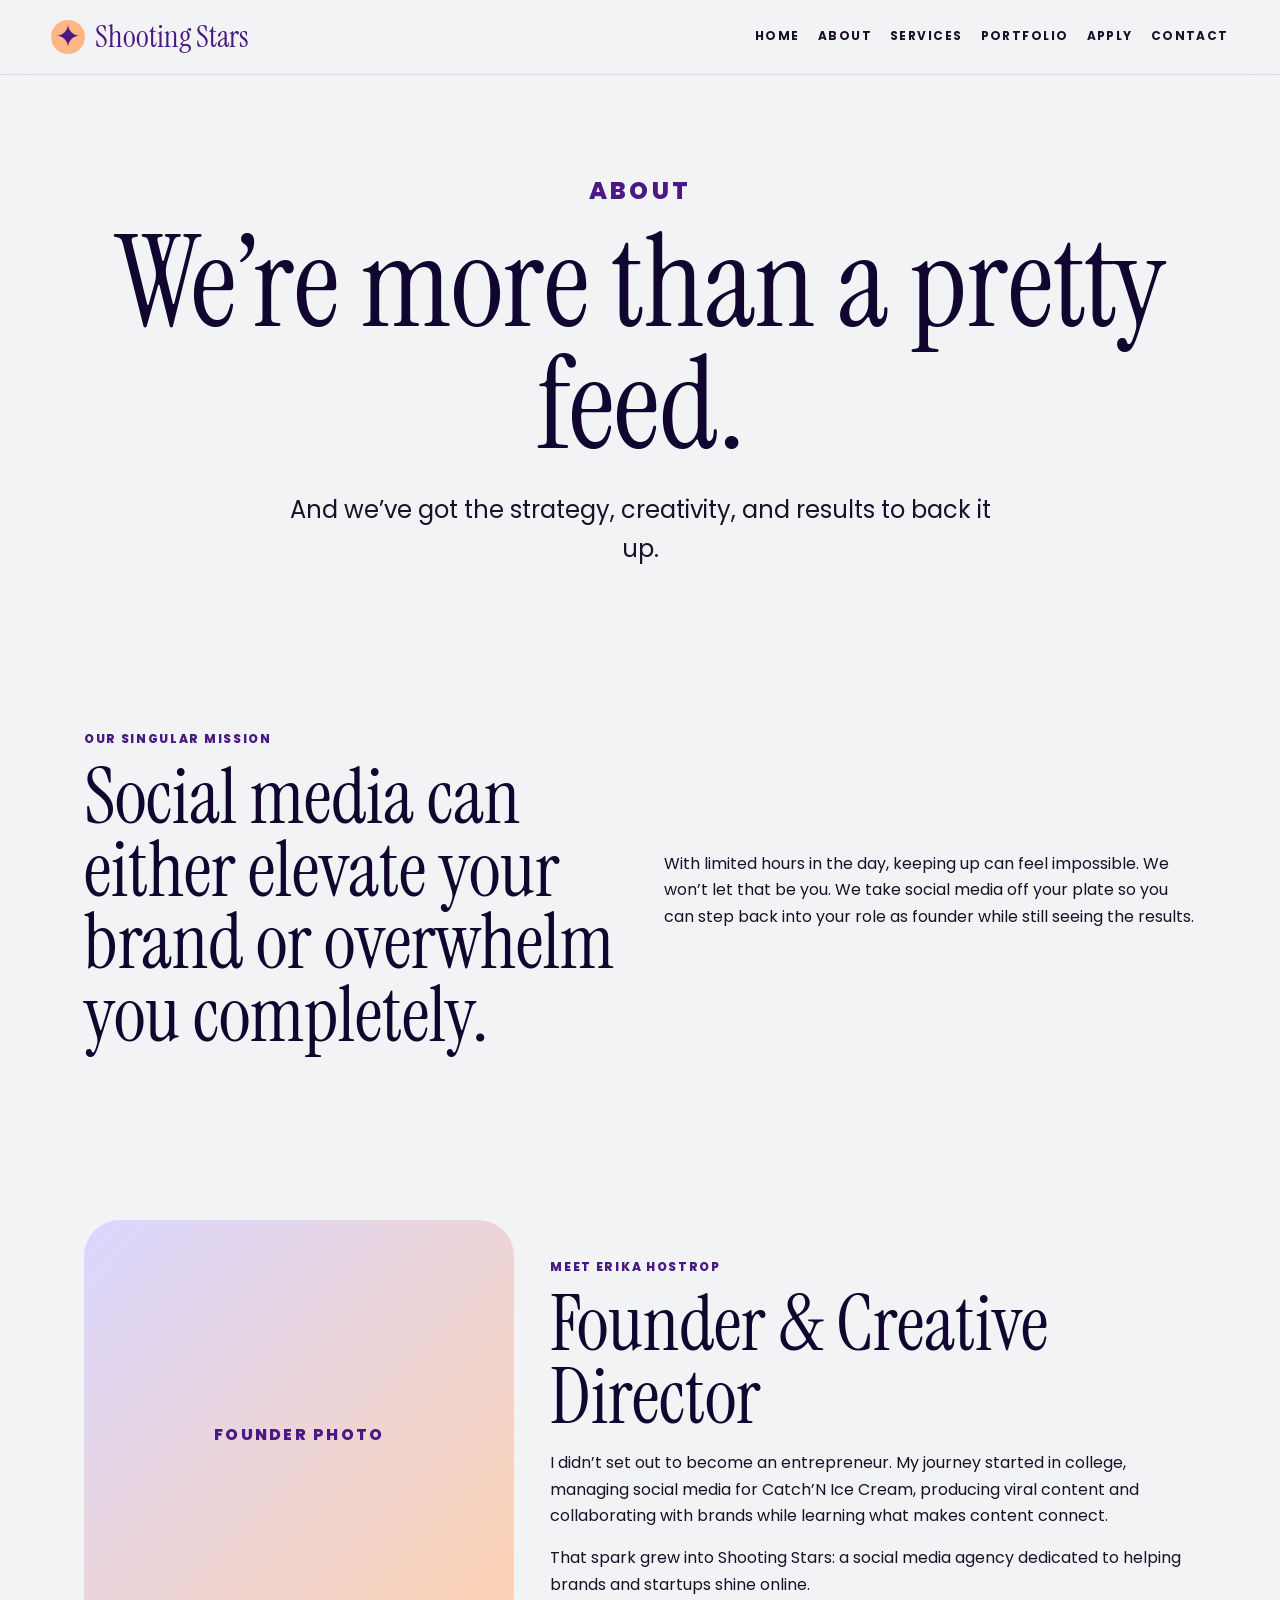
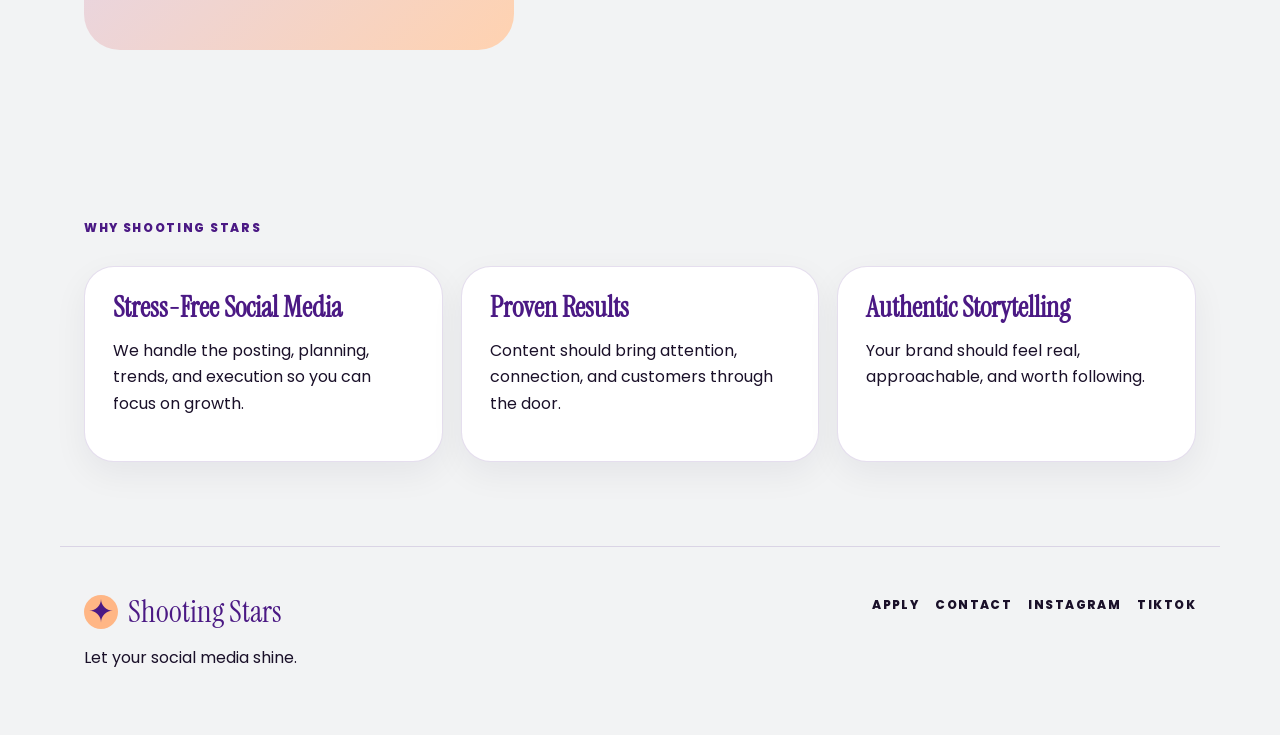
==== about.html @ 0da843e4 "Add files via upload" ====
<!DOCTYPE html>
<html lang="en">
<head>
  <meta charset="UTF-8" />
  <meta name="viewport" content="width=device-width, initial-scale=1.0" />
  <meta name="description" content="Shooting Stars is a by-creatives-for-creatives social media agency helping brands shine online." />
  <title>About | Shooting Stars</title>
  <link rel="preconnect" href="https://fonts.googleapis.com">
  <link rel="preconnect" href="https://fonts.gstatic.com" crossorigin>
  <link href="https://fonts.googleapis.com/css2?family=Instrument+Serif:ital@0;1&family=Poppins:wght@400;500;600;700;800&display=swap" rel="stylesheet">
  <link rel="stylesheet" href="style.css" />
</head>
<body class="about">
  <header class="site-header">
    <a class="brand" href="index.html" aria-label="Shooting Stars home">
      <span class="brand-mark">✦</span>
      <span>Shooting Stars</span>
    </a>
    <button class="nav-toggle" aria-label="Open navigation" aria-expanded="false">☰</button>
    <nav class="site-nav"><a href="index.html">Home</a><a href="about.html">About</a><a href="services.html">Services</a><a href="portfolio.html">Portfolio</a><a href="apply.html">Apply</a><a href="contact.html">Contact</a></nav>
  </header>
  <main><section class="page-hero"><p class="eyebrow">About</p><h1>We’re more than a pretty feed.</h1><p>And we’ve got the strategy, creativity, and results to back it up.</p></section>
<section class="section split">
  <div><p class="eyebrow">Our Singular Mission</p><h2>Social media can either elevate your brand or overwhelm you completely.</h2></div>
  <p>With limited hours in the day, keeping up can feel impossible. We won’t let that be you. We take social media off your plate so you can step back into your role as founder while still seeing the results.</p>
</section>
<section class="section founder">
  <div class="image-placeholder">Founder Photo</div>
  <div><p class="eyebrow">Meet Erika Hostrop</p><h2>Founder & Creative Director</h2><p>I didn’t set out to become an entrepreneur. My journey started in college, managing social media for Catch’N Ice Cream, producing viral content and collaborating with brands while learning what makes content connect.</p><p>That spark grew into Shooting Stars: a social media agency dedicated to helping brands and startups shine online.</p></div>
</section>
<section class="section">
  <p class="eyebrow">Why Shooting Stars</p><div class="card-grid">
  <article><h3>Stress-Free Social Media</h3><p>We handle the posting, planning, trends, and execution so you can focus on growth.</p></article>
  <article><h3>Proven Results</h3><p>Content should bring attention, connection, and customers through the door.</p></article>
  <article><h3>Authentic Storytelling</h3><p>Your brand should feel real, approachable, and worth following.</p></article>
  </div>
</section></main>
  <footer class="footer">
    <div>
      <a class="brand footer-brand" href="index.html"><span class="brand-mark">✦</span><span>Shooting Stars</span></a>
      <p>Let your social media shine.</p>
    </div>
    <div class="footer-links">
      <a href="apply.html">Apply</a>
      <a href="contact.html">Contact</a>
      <a href="https://instagram.com/" target="_blank" rel="noreferrer">Instagram</a>
      <a href="https://tiktok.com/" target="_blank" rel="noreferrer">TikTok</a>
    </div>
  </footer>
  <script src="script.js"></script>
</body>
</html>
---- style.css ----
:root{
  --nebula:#4B1984;
  --comet:#FFB685;
  --solar:#FFD2B0;
  --midnight:#110630;
  --moon:#F2F3F4;
  --periwinkle:#A6A4FC;
  --lavender:#DAD7FF;
  --ink:#1a1029;
  --max:1160px;
}
*{box-sizing:border-box}
html{scroll-behavior:smooth}
body{margin:0;background:var(--moon);color:var(--ink);font-family:Poppins,system-ui,sans-serif;line-height:1.65;overflow-x:hidden}
a{color:inherit;text-decoration:none}
.site-header{position:sticky;top:0;z-index:50;display:flex;align-items:center;justify-content:space-between;gap:24px;padding:18px clamp(18px,4vw,54px);background:rgba(242,243,244,.86);backdrop-filter:blur(18px);border-bottom:1px solid rgba(75,25,132,.12)}
.brand{display:flex;align-items:center;gap:10px;font-family:"Instrument Serif",serif;font-size:31px;color:var(--nebula);line-height:1}
.brand-mark{display:grid;place-items:center;width:34px;height:34px;border-radius:50%;background:var(--comet);color:var(--nebula);font-family:Poppins}
.site-nav{display:flex;align-items:center;gap:18px;text-transform:uppercase;font-size:12px;letter-spacing:.12em;font-weight:700}
.site-nav a{padding:8px 0;border-bottom:2px solid transparent}
.site-nav a:hover{border-color:var(--comet)}
.nav-toggle{display:none;background:none;border:0;font-size:28px;color:var(--nebula)}
.hero,.page-hero,.section,.footer{max-width:var(--max);margin:0 auto}
.hero{min-height:82vh;display:grid;grid-template-columns:1.05fr .95fr;align-items:center;gap:48px;padding:80px 24px}
.eyebrow{text-transform:uppercase;letter-spacing:.14em;font-size:12px;font-weight:800;color:var(--nebula);margin:0 0 12px}
h1,h2,h3{margin:0;line-height:.95;color:var(--midnight)}
h1,h2{font-family:"Instrument Serif",serif;font-weight:400}
h1{font-size:clamp(64px,10vw,145px)}
h2{font-size:clamp(44px,6vw,86px)}
h3{font-size:28px}
em{color:var(--nebula);font-style:italic}
.lede,.page-hero p{font-size:clamp(18px,2vw,24px);max-width:720px}
.button-row{display:flex;gap:14px;flex-wrap:wrap;margin-top:32px}
.btn{display:inline-flex;align-items:center;justify-content:center;border-radius:999px;padding:14px 24px;font-weight:800;text-transform:uppercase;font-size:12px;letter-spacing:.1em;border:2px solid var(--nebula)}
.btn.primary{background:var(--nebula);color:white}
.btn.secondary{background:transparent;color:var(--nebula)}
.hero-art{min-height:520px;position:relative;border-radius:48px;background:radial-gradient(circle at 30% 20%,var(--solar),transparent 35%),linear-gradient(135deg,var(--lavender),var(--periwinkle));overflow:hidden}
.hero-art:before{content:"";position:absolute;inset:28px;border:2px solid rgba(255,255,255,.55);border-radius:36px}
.phone-card{position:absolute;width:220px;min-height:270px;background:rgba(255,255,255,.82);border:1px solid rgba(75,25,132,.15);border-radius:34px;box-shadow:0 20px 60px rgba(17,6,48,.18);padding:24px;display:flex;flex-direction:column;justify-content:end}
.phone-card span{font-family:"Instrument Serif",serif;font-size:54px;color:var(--nebula);line-height:.9}
.phone-card small{text-transform:uppercase;letter-spacing:.12em;font-weight:800}
.phone-card.one{left:12%;top:18%;transform:rotate(-7deg)}
.phone-card.two{right:10%;bottom:13%;transform:rotate(8deg)}
.star-orbit{position:absolute;right:22%;top:19%;font-size:84px;color:var(--comet);filter:drop-shadow(0 8px 20px rgba(75,25,132,.2))}
.section{padding:84px 24px}
.split{display:grid;grid-template-columns:1fr 1fr;gap:48px;align-items:center}
.card-grid{display:grid;grid-template-columns:repeat(3,1fr);gap:18px;margin-top:28px}
.card-grid.four{grid-template-columns:repeat(4,1fr)}
.card-grid article,.package,.work-card,form{background:white;border:1px solid rgba(75,25,132,.14);border-radius:30px;padding:28px;box-shadow:0 12px 34px rgba(17,6,48,.06)}
.card-grid h3,.package h2{font-family:"Instrument Serif",serif;color:var(--nebula)}
.marquee{display:flex;gap:28px;overflow:hidden;white-space:nowrap;padding:18px 0;background:var(--midnight);color:var(--solar);font-weight:800;text-transform:uppercase;letter-spacing:.14em;justify-content:center}
.services-preview,.cta{text-align:center}
.package-row{display:grid;grid-template-columns:repeat(3,1fr);gap:16px;margin-top:24px}
.package-row a{background:var(--lavender);border-radius:999px;padding:18px;font-weight:800;color:var(--nebula)}
.page-hero{padding:96px 24px 52px;text-align:center}
.page-hero p{margin-left:auto;margin-right:auto}
.founder{display:grid;grid-template-columns:.8fr 1.2fr;gap:36px;align-items:center}
.image-placeholder,.work-img{display:grid;place-items:center;min-height:430px;border-radius:36px;background:linear-gradient(135deg,var(--lavender),var(--solar));color:var(--nebula);font-weight:800;text-transform:uppercase;letter-spacing:.14em}
.packages{display:grid;grid-template-columns:repeat(3,1fr);gap:20px}
.package.featured{background:var(--midnight);color:white;transform:translateY(-18px)}
.package.featured h2,.package.featured .eyebrow{color:var(--solar)}
.package ul{padding-left:20px}
.timeline{display:grid;grid-template-columns:repeat(4,1fr);gap:16px;margin-top:24px}
.timeline div{background:var(--lavender);border-radius:24px;padding:24px;font-weight:700}
.timeline b{display:block;color:var(--nebula);font-size:28px}
.portfolio-grid{display:grid;grid-template-columns:repeat(2,1fr);gap:22px}
.work-img{min-height:300px;margin-bottom:18px}
.stats{display:grid;grid-template-columns:repeat(3,1fr);gap:18px;text-align:center}
.stats div{background:var(--midnight);color:white;border-radius:30px;padding:34px}
.stats b{display:block;font-family:"Instrument Serif",serif;font-size:70px;color:var(--solar)}
.form-section{display:grid;grid-template-columns:.8fr 1.2fr;gap:32px}
form{display:grid;gap:16px}
label{display:grid;gap:7px;font-weight:700}
input,textarea,select{width:100%;border:1px solid rgba(75,25,132,.22);border-radius:16px;padding:14px 16px;font:inherit;background:var(--moon);color:var(--ink)}
.footer{display:flex;justify-content:space-between;gap:32px;align-items:flex-start;padding:48px 24px;border-top:1px solid rgba(75,25,132,.14)}
.footer-links{display:flex;gap:16px;flex-wrap:wrap;text-transform:uppercase;font-size:12px;font-weight:800;letter-spacing:.12em}
@media (max-width:850px){
 .nav-toggle{display:block}.site-nav{display:none;position:absolute;top:74px;left:0;right:0;background:var(--moon);padding:20px;flex-direction:column;border-bottom:1px solid rgba(75,25,132,.14)}.site-nav.open{display:flex}
 .hero,.split,.founder,.packages,.form-section{grid-template-columns:1fr}
 .hero{padding-top:48px}.hero-art{min-height:430px}
 .card-grid,.card-grid.four,.package-row,.timeline,.portfolio-grid,.stats{grid-template-columns:1fr}
 .package.featured{transform:none}
 .footer{flex-direction:column}
}
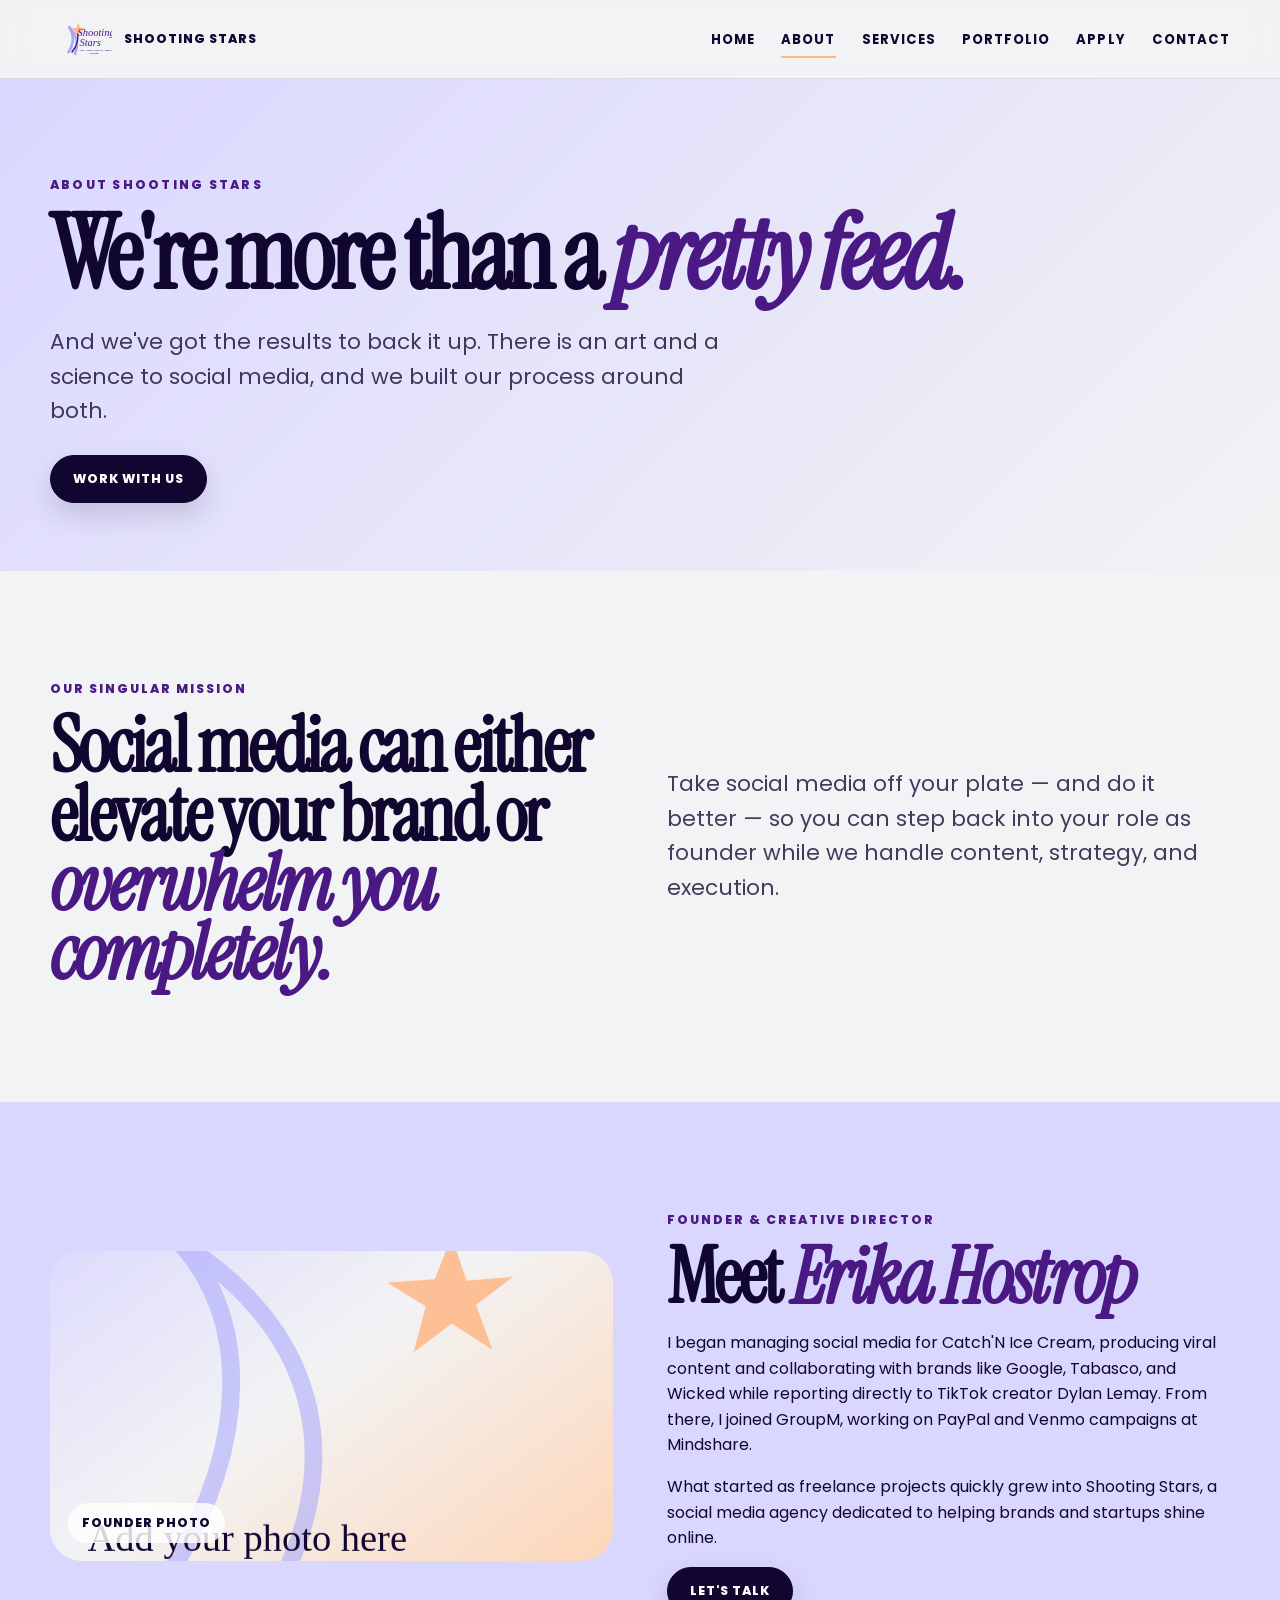
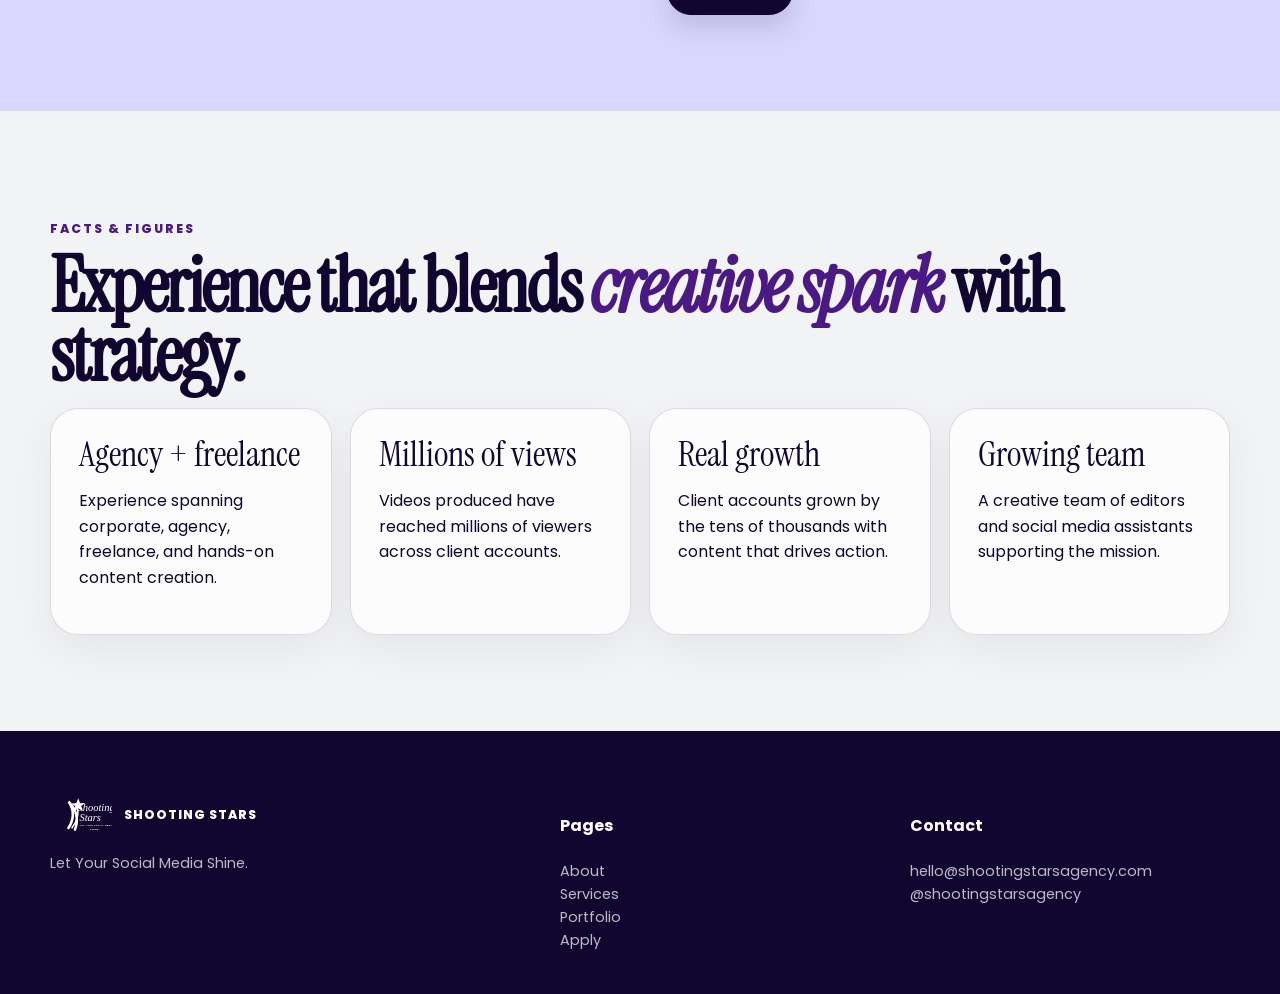
==== commit 2da937b5: "Add files via upload" ====
--- a/about.html
+++ b/about.html
@@ -1,52 +1 @@
-<!DOCTYPE html>
-<html lang="en">
-<head>
-  <meta charset="UTF-8" />
-  <meta name="viewport" content="width=device-width, initial-scale=1.0" />
-  <meta name="description" content="Shooting Stars is a by-creatives-for-creatives social media agency helping brands shine online." />
-  <title>About | Shooting Stars</title>
-  <link rel="preconnect" href="https://fonts.googleapis.com">
-  <link rel="preconnect" href="https://fonts.gstatic.com" crossorigin>
-  <link href="https://fonts.googleapis.com/css2?family=Instrument+Serif:ital@0;1&family=Poppins:wght@400;500;600;700;800&display=swap" rel="stylesheet">
-  <link rel="stylesheet" href="style.css" />
-</head>
-<body class="about">
-  <header class="site-header">
-    <a class="brand" href="index.html" aria-label="Shooting Stars home">
-      <span class="brand-mark">✦</span>
-      <span>Shooting Stars</span>
-    </a>
-    <button class="nav-toggle" aria-label="Open navigation" aria-expanded="false">☰</button>
-    <nav class="site-nav"><a href="index.html">Home</a><a href="about.html">About</a><a href="services.html">Services</a><a href="portfolio.html">Portfolio</a><a href="apply.html">Apply</a><a href="contact.html">Contact</a></nav>
-  </header>
-  <main><section class="page-hero"><p class="eyebrow">About</p><h1>We’re more than a pretty feed.</h1><p>And we’ve got the strategy, creativity, and results to back it up.</p></section>
-<section class="section split">
-  <div><p class="eyebrow">Our Singular Mission</p><h2>Social media can either elevate your brand or overwhelm you completely.</h2></div>
-  <p>With limited hours in the day, keeping up can feel impossible. We won’t let that be you. We take social media off your plate so you can step back into your role as founder while still seeing the results.</p>
-</section>
-<section class="section founder">
-  <div class="image-placeholder">Founder Photo</div>
-  <div><p class="eyebrow">Meet Erika Hostrop</p><h2>Founder & Creative Director</h2><p>I didn’t set out to become an entrepreneur. My journey started in college, managing social media for Catch’N Ice Cream, producing viral content and collaborating with brands while learning what makes content connect.</p><p>That spark grew into Shooting Stars: a social media agency dedicated to helping brands and startups shine online.</p></div>
-</section>
-<section class="section">
-  <p class="eyebrow">Why Shooting Stars</p><div class="card-grid">
-  <article><h3>Stress-Free Social Media</h3><p>We handle the posting, planning, trends, and execution so you can focus on growth.</p></article>
-  <article><h3>Proven Results</h3><p>Content should bring attention, connection, and customers through the door.</p></article>
-  <article><h3>Authentic Storytelling</h3><p>Your brand should feel real, approachable, and worth following.</p></article>
-  </div>
-</section></main>
-  <footer class="footer">
-    <div>
-      <a class="brand footer-brand" href="index.html"><span class="brand-mark">✦</span><span>Shooting Stars</span></a>
-      <p>Let your social media shine.</p>
-    </div>
-    <div class="footer-links">
-      <a href="apply.html">Apply</a>
-      <a href="contact.html">Contact</a>
-      <a href="https://instagram.com/" target="_blank" rel="noreferrer">Instagram</a>
-      <a href="https://tiktok.com/" target="_blank" rel="noreferrer">TikTok</a>
-    </div>
-  </footer>
-  <script src="script.js"></script>
-</body>
-</html>+<!doctype html><html lang="en"><head><meta charset="utf-8"><meta name="viewport" content="width=device-width,initial-scale=1"><title>Shooting Stars | About</title><meta name="description" content="Shooting Stars social media agency"><link rel="stylesheet" href="style.css"></head><body><header class="nav"><div class="wrap nav-inner"><a class="brand" href="index.html"><img src="assets/logo.svg" alt="Shooting Stars logo"><span>Shooting Stars</span></a><button class="menu" aria-label="Open menu">☰</button><nav class="links"><a  href="index.html">Home</a><a class=active href="about.html">About</a><a  href="services.html">Services</a><a  href="portfolio.html">Portfolio</a><a  href="apply.html">Apply</a><a  href="contact.html">Contact</a></nav></div></header><main><section class="page-hero"><div class="wrap"><p class="kicker">About Shooting Stars</p><h1 class="headline">We're more than a <em>pretty feed.</em></h1><p class="lede">And we've got the results to back it up. There is an art and a science to social media, and we built our process around both.</p><a class="btn" href="apply.html">Work With Us</a></div></section><section class="section"><div class="wrap split"><div><p class="eyebrow">Our Singular Mission</p><h2 class="section-title">Social media can either elevate your brand or <span>overwhelm you completely.</span></h2></div><p class="lede">Take social media off your plate — and do it better — so you can step back into your role as founder while we handle content, strategy, and execution.</p></div></section><section class="section alt"><div class="wrap split"><div class="tile" data-label="Founder photo"></div><div><p class="eyebrow">Founder & Creative Director</p><h2 class="section-title">Meet <span>Erika Hostrop</span></h2><p>I began managing social media for Catch'N Ice Cream, producing viral content and collaborating with brands like Google, Tabasco, and Wicked while reporting directly to TikTok creator Dylan Lemay. From there, I joined GroupM, working on PayPal and Venmo campaigns at Mindshare.</p><p>What started as freelance projects quickly grew into Shooting Stars, a social media agency dedicated to helping brands and startups shine online.</p><a class="btn" href="contact.html">Let's Talk</a></div></div></section><section class="section"><div class="wrap"><p class="eyebrow">Facts & Figures</p><h2 class="section-title">Experience that blends <span>creative spark</span> with strategy.</h2><div class="cards"><article class="card"><h3>Agency + freelance</h3><p>Experience spanning corporate, agency, freelance, and hands-on content creation.</p></article><article class="card"><h3>Millions of views</h3><p>Videos produced have reached millions of viewers across client accounts.</p></article><article class="card"><h3>Real growth</h3><p>Client accounts grown by the tens of thousands with content that drives action.</p></article><article class="card"><h3>Growing team</h3><p>A creative team of editors and social media assistants supporting the mission.</p></article></div></div></section></main><footer class="footer"><div class="wrap footer-grid"><div><a class="brand" href="index.html"><img src="assets/logo.svg" alt="logo"><span>Shooting Stars</span></a><p class="small">Let Your Social Media Shine.</p></div><div><h4>Pages</h4><p class="small"><a href="about.html">About</a><br><a href="services.html">Services</a><br><a href="portfolio.html">Portfolio</a><br><a href="apply.html">Apply</a></p></div><div><h4>Contact</h4><p class="small">hello@shootingstarsagency.com<br>@shootingstarsagency</p></div></div></footer><script src="script.js"></script></body></html>
--- a/style.css
+++ b/style.css
@@ -1,84 +1,4 @@
-:root{
-  --nebula:#4B1984;
-  --comet:#FFB685;
-  --solar:#FFD2B0;
-  --midnight:#110630;
-  --moon:#F2F3F4;
-  --periwinkle:#A6A4FC;
-  --lavender:#DAD7FF;
-  --ink:#1a1029;
-  --max:1160px;
-}
-*{box-sizing:border-box}
-html{scroll-behavior:smooth}
-body{margin:0;background:var(--moon);color:var(--ink);font-family:Poppins,system-ui,sans-serif;line-height:1.65;overflow-x:hidden}
-a{color:inherit;text-decoration:none}
-.site-header{position:sticky;top:0;z-index:50;display:flex;align-items:center;justify-content:space-between;gap:24px;padding:18px clamp(18px,4vw,54px);background:rgba(242,243,244,.86);backdrop-filter:blur(18px);border-bottom:1px solid rgba(75,25,132,.12)}
-.brand{display:flex;align-items:center;gap:10px;font-family:"Instrument Serif",serif;font-size:31px;color:var(--nebula);line-height:1}
-.brand-mark{display:grid;place-items:center;width:34px;height:34px;border-radius:50%;background:var(--comet);color:var(--nebula);font-family:Poppins}
-.site-nav{display:flex;align-items:center;gap:18px;text-transform:uppercase;font-size:12px;letter-spacing:.12em;font-weight:700}
-.site-nav a{padding:8px 0;border-bottom:2px solid transparent}
-.site-nav a:hover{border-color:var(--comet)}
-.nav-toggle{display:none;background:none;border:0;font-size:28px;color:var(--nebula)}
-.hero,.page-hero,.section,.footer{max-width:var(--max);margin:0 auto}
-.hero{min-height:82vh;display:grid;grid-template-columns:1.05fr .95fr;align-items:center;gap:48px;padding:80px 24px}
-.eyebrow{text-transform:uppercase;letter-spacing:.14em;font-size:12px;font-weight:800;color:var(--nebula);margin:0 0 12px}
-h1,h2,h3{margin:0;line-height:.95;color:var(--midnight)}
-h1,h2{font-family:"Instrument Serif",serif;font-weight:400}
-h1{font-size:clamp(64px,10vw,145px)}
-h2{font-size:clamp(44px,6vw,86px)}
-h3{font-size:28px}
-em{color:var(--nebula);font-style:italic}
-.lede,.page-hero p{font-size:clamp(18px,2vw,24px);max-width:720px}
-.button-row{display:flex;gap:14px;flex-wrap:wrap;margin-top:32px}
-.btn{display:inline-flex;align-items:center;justify-content:center;border-radius:999px;padding:14px 24px;font-weight:800;text-transform:uppercase;font-size:12px;letter-spacing:.1em;border:2px solid var(--nebula)}
-.btn.primary{background:var(--nebula);color:white}
-.btn.secondary{background:transparent;color:var(--nebula)}
-.hero-art{min-height:520px;position:relative;border-radius:48px;background:radial-gradient(circle at 30% 20%,var(--solar),transparent 35%),linear-gradient(135deg,var(--lavender),var(--periwinkle));overflow:hidden}
-.hero-art:before{content:"";position:absolute;inset:28px;border:2px solid rgba(255,255,255,.55);border-radius:36px}
-.phone-card{position:absolute;width:220px;min-height:270px;background:rgba(255,255,255,.82);border:1px solid rgba(75,25,132,.15);border-radius:34px;box-shadow:0 20px 60px rgba(17,6,48,.18);padding:24px;display:flex;flex-direction:column;justify-content:end}
-.phone-card span{font-family:"Instrument Serif",serif;font-size:54px;color:var(--nebula);line-height:.9}
-.phone-card small{text-transform:uppercase;letter-spacing:.12em;font-weight:800}
-.phone-card.one{left:12%;top:18%;transform:rotate(-7deg)}
-.phone-card.two{right:10%;bottom:13%;transform:rotate(8deg)}
-.star-orbit{position:absolute;right:22%;top:19%;font-size:84px;color:var(--comet);filter:drop-shadow(0 8px 20px rgba(75,25,132,.2))}
-.section{padding:84px 24px}
-.split{display:grid;grid-template-columns:1fr 1fr;gap:48px;align-items:center}
-.card-grid{display:grid;grid-template-columns:repeat(3,1fr);gap:18px;margin-top:28px}
-.card-grid.four{grid-template-columns:repeat(4,1fr)}
-.card-grid article,.package,.work-card,form{background:white;border:1px solid rgba(75,25,132,.14);border-radius:30px;padding:28px;box-shadow:0 12px 34px rgba(17,6,48,.06)}
-.card-grid h3,.package h2{font-family:"Instrument Serif",serif;color:var(--nebula)}
-.marquee{display:flex;gap:28px;overflow:hidden;white-space:nowrap;padding:18px 0;background:var(--midnight);color:var(--solar);font-weight:800;text-transform:uppercase;letter-spacing:.14em;justify-content:center}
-.services-preview,.cta{text-align:center}
-.package-row{display:grid;grid-template-columns:repeat(3,1fr);gap:16px;margin-top:24px}
-.package-row a{background:var(--lavender);border-radius:999px;padding:18px;font-weight:800;color:var(--nebula)}
-.page-hero{padding:96px 24px 52px;text-align:center}
-.page-hero p{margin-left:auto;margin-right:auto}
-.founder{display:grid;grid-template-columns:.8fr 1.2fr;gap:36px;align-items:center}
-.image-placeholder,.work-img{display:grid;place-items:center;min-height:430px;border-radius:36px;background:linear-gradient(135deg,var(--lavender),var(--solar));color:var(--nebula);font-weight:800;text-transform:uppercase;letter-spacing:.14em}
-.packages{display:grid;grid-template-columns:repeat(3,1fr);gap:20px}
-.package.featured{background:var(--midnight);color:white;transform:translateY(-18px)}
-.package.featured h2,.package.featured .eyebrow{color:var(--solar)}
-.package ul{padding-left:20px}
-.timeline{display:grid;grid-template-columns:repeat(4,1fr);gap:16px;margin-top:24px}
-.timeline div{background:var(--lavender);border-radius:24px;padding:24px;font-weight:700}
-.timeline b{display:block;color:var(--nebula);font-size:28px}
-.portfolio-grid{display:grid;grid-template-columns:repeat(2,1fr);gap:22px}
-.work-img{min-height:300px;margin-bottom:18px}
-.stats{display:grid;grid-template-columns:repeat(3,1fr);gap:18px;text-align:center}
-.stats div{background:var(--midnight);color:white;border-radius:30px;padding:34px}
-.stats b{display:block;font-family:"Instrument Serif",serif;font-size:70px;color:var(--solar)}
-.form-section{display:grid;grid-template-columns:.8fr 1.2fr;gap:32px}
-form{display:grid;gap:16px}
-label{display:grid;gap:7px;font-weight:700}
-input,textarea,select{width:100%;border:1px solid rgba(75,25,132,.22);border-radius:16px;padding:14px 16px;font:inherit;background:var(--moon);color:var(--ink)}
-.footer{display:flex;justify-content:space-between;gap:32px;align-items:flex-start;padding:48px 24px;border-top:1px solid rgba(75,25,132,.14)}
-.footer-links{display:flex;gap:16px;flex-wrap:wrap;text-transform:uppercase;font-size:12px;font-weight:800;letter-spacing:.12em}
-@media (max-width:850px){
- .nav-toggle{display:block}.site-nav{display:none;position:absolute;top:74px;left:0;right:0;background:var(--moon);padding:20px;flex-direction:column;border-bottom:1px solid rgba(75,25,132,.14)}.site-nav.open{display:flex}
- .hero,.split,.founder,.packages,.form-section{grid-template-columns:1fr}
- .hero{padding-top:48px}.hero-art{min-height:430px}
- .card-grid,.card-grid.four,.package-row,.timeline,.portfolio-grid,.stats{grid-template-columns:1fr}
- .package.featured{transform:none}
- .footer{flex-direction:column}
-}+@import url('https://fonts.googleapis.com/css2?family=Instrument+Serif:ital@0;1&family=Poppins:wght@400;500;600;700;800&display=swap');
+:root{--nebula:#4B1984;--comet:#FFB685;--flare:#FFD2B0;--midnight:#110630;--moon:#F2F3F4;--hazy:#A6A4FC;--lav:#DAD7FF;--ink:#170b32;--white:#fff;--max:1180px;--radius:28px;--shadow:0 24px 80px rgba(17,6,48,.16)}
+*{box-sizing:border-box}html{scroll-behavior:smooth}body{margin:0;background:var(--moon);color:var(--midnight);font-family:Poppins,system-ui,sans-serif;line-height:1.6;overflow-x:hidden}a{color:inherit;text-decoration:none}img{max-width:100%;display:block}.wrap{width:min(var(--max),calc(100% - 40px));margin:auto}.nav{position:sticky;top:0;z-index:99;background:rgba(242,243,244,.78);backdrop-filter:blur(16px);border-bottom:1px solid rgba(75,25,132,.12)}.nav-inner{height:78px;display:flex;align-items:center;justify-content:space-between}.brand{display:flex;align-items:center;gap:12px;font-weight:800;letter-spacing:.08em;text-transform:uppercase;font-size:.78rem}.brand img{width:62px}.links{display:flex;align-items:center;gap:26px;font-size:.82rem;font-weight:700;text-transform:uppercase;letter-spacing:.08em}.links a{position:relative}.links a:after{content:"";position:absolute;left:0;bottom:-8px;width:0;height:2px;background:var(--comet);transition:.25s}.links a:hover:after,.links a.active:after{width:100%}.btn,.button{display:inline-flex;align-items:center;justify-content:center;gap:10px;border:1px solid var(--midnight);border-radius:999px;padding:13px 22px;font-weight:800;text-transform:uppercase;letter-spacing:.08em;font-size:.78rem;background:var(--midnight);color:var(--white);box-shadow:0 12px 28px rgba(17,6,48,.15);transition:.25s}.btn:hover,.button:hover{transform:translateY(-3px);background:var(--nebula)}.btn.light{background:var(--white);color:var(--midnight)}.menu{display:none;border:0;background:transparent;font-size:1.8rem}.hero{position:relative;min-height:calc(100vh - 78px);display:grid;align-items:center;overflow:hidden;background:radial-gradient(circle at 80% 15%,var(--lav),transparent 35%),linear-gradient(135deg,var(--moon),#fff 52%,var(--flare))}.hero:before{content:"";position:absolute;right:-120px;top:40px;width:520px;height:520px;background:url('assets/star.svg') center/contain no-repeat;opacity:.42;animation:float 6s ease-in-out infinite}.hero-grid{display:grid;grid-template-columns:1.05fr .95fr;gap:54px;align-items:center;padding:70px 0}.kicker{font-size:.78rem;font-weight:800;text-transform:uppercase;letter-spacing:.18em;color:var(--nebula);margin:0 0 16px}.headline{font-family:'Instrument Serif',Georgia,serif;font-size:clamp(4rem,9vw,9.5rem);line-height:.86;letter-spacing:-.04em;margin:0}.headline em{font-style:italic;color:var(--nebula)}.lede{font-size:clamp(1.05rem,2vw,1.35rem);max-width:680px;margin:26px 0;color:rgba(17,6,48,.78)}.hero-card{position:relative;border-radius:42px;background:var(--midnight);color:white;padding:28px;box-shadow:var(--shadow);overflow:hidden}.hero-card img{width:220px;margin:auto}.orbit{height:340px;border:1px solid rgba(255,255,255,.18);border-radius:32px;display:grid;place-items:center;background:radial-gradient(circle at 80% 10%,rgba(255,182,133,.35),transparent 22%),linear-gradient(160deg,var(--nebula),var(--midnight))}.stat-strip{display:grid;grid-template-columns:repeat(3,1fr);gap:12px;margin-top:18px}.mini{background:rgba(255,255,255,.09);padding:18px;border-radius:18px}.mini strong{font-family:'Instrument Serif';font-size:2.4rem;font-weight:400;display:block}.section{padding:96px 0}.section.alt{background:var(--lav)}.split{display:grid;grid-template-columns:1fr 1fr;gap:54px;align-items:center}.section-title{font-family:'Instrument Serif',Georgia,serif;font-size:clamp(3rem,6vw,6.5rem);line-height:.9;letter-spacing:-.035em;margin:0 0 18px}.section-title span{color:var(--nebula);font-style:italic}.eyebrow{font-weight:800;text-transform:uppercase;letter-spacing:.16em;font-size:.78rem;color:var(--nebula)}.cards{display:grid;grid-template-columns:repeat(4,1fr);gap:18px}.card{border:1px solid rgba(75,25,132,.16);background:rgba(255,255,255,.72);border-radius:var(--radius);padding:28px;box-shadow:0 14px 40px rgba(17,6,48,.06);transition:.25s}.card:hover{transform:translateY(-6px);box-shadow:var(--shadow)}.card h3{font-family:'Instrument Serif';font-size:2.2rem;font-weight:400;line-height:1;margin:0 0 12px}.number{font-family:'Instrument Serif';font-size:3rem;color:var(--comet)}.marquee{overflow:hidden;background:var(--midnight);color:white;padding:20px 0;white-space:nowrap}.marquee span{display:inline-block;font-family:'Instrument Serif';font-size:3.5rem;animation:marq 28s linear infinite}.services-grid{display:grid;grid-template-columns:repeat(3,1fr);gap:22px}.service{background:var(--midnight);color:white;border-radius:34px;padding:34px;min-height:390px;display:flex;flex-direction:column;justify-content:space-between;position:relative;overflow:hidden}.service:before{content:"";position:absolute;right:-70px;top:-70px;width:190px;height:190px;background:var(--comet);clip-path:polygon(50% 0,61% 35%,98% 35%,68% 57%,79% 91%,50% 70%,21% 91%,32% 57%,2% 35%,39% 35%);opacity:.85}.service:nth-child(2){background:var(--nebula)}.service:nth-child(3){background:linear-gradient(160deg,var(--hazy),var(--nebula));}.service h3{font-family:'Instrument Serif';font-size:3.4rem;font-weight:400;margin:0}.gallery{display:grid;grid-template-columns:repeat(3,1fr);gap:18px}.tile{min-height:310px;border-radius:32px;background:url('assets/placeholder.svg') center/cover;overflow:hidden;position:relative}.tile:after{content:attr(data-label);position:absolute;left:18px;bottom:18px;background:rgba(255,255,255,.82);padding:10px 14px;border-radius:999px;font-weight:800;font-size:.78rem;text-transform:uppercase;letter-spacing:.08em}.quote{font-family:'Instrument Serif';font-size:clamp(2.2rem,4vw,4.4rem);line-height:1;margin:0}.form{display:grid;gap:14px}.form input,.form textarea,.form select{width:100%;border:1px solid rgba(75,25,132,.22);background:white;border-radius:18px;padding:16px;font:inherit}.form textarea{min-height:150px}.footer{background:var(--midnight);color:white;padding:60px 0 28px}.footer-grid{display:grid;grid-template-columns:1.2fr .8fr .8fr;gap:30px}.footer .brand img{filter:brightness(0) invert(1)}.small{font-size:.9rem;color:rgba(255,255,255,.72)}.badge{display:inline-block;background:var(--flare);padding:8px 12px;border-radius:999px;font-weight:800;font-size:.72rem;letter-spacing:.08em;text-transform:uppercase;color:var(--midnight)}.page-hero{padding:96px 0 68px;background:linear-gradient(135deg,var(--lav),var(--moon))}.page-hero .headline{font-size:clamp(4rem,8vw,8rem)}.process{counter-reset:step;display:grid;gap:18px}.process-row{counter-increment:step;display:grid;grid-template-columns:90px 1fr;gap:22px;align-items:start;border-top:1px solid rgba(75,25,132,.18);padding-top:22px}.process-row:before{content:'0' counter(step);font-family:'Instrument Serif';font-size:3rem;color:var(--comet)}@keyframes float{50%{transform:translateY(24px) rotate(8deg)}}@keyframes marq{to{transform:translateX(-50%)}}@media(max-width:900px){.links{position:absolute;left:20px;right:20px;top:86px;display:none;flex-direction:column;background:white;border-radius:24px;padding:24px;box-shadow:var(--shadow)}.links.open{display:flex}.menu{display:block}.hero-grid,.split,.footer-grid{grid-template-columns:1fr}.cards,.services-grid,.gallery{grid-template-columns:1fr}.stat-strip{grid-template-columns:1fr}.section{padding:68px 0}.hero{min-height:auto}.hero-grid{padding:55px 0}.headline{font-size:4.6rem}.orbit{height:260px}}
+.card,.service,.tile,.split>*{opacity:0;transform:translateY(18px);transition:opacity .6s ease,transform .6s ease}.show{opacity:1!important;transform:none!important}
